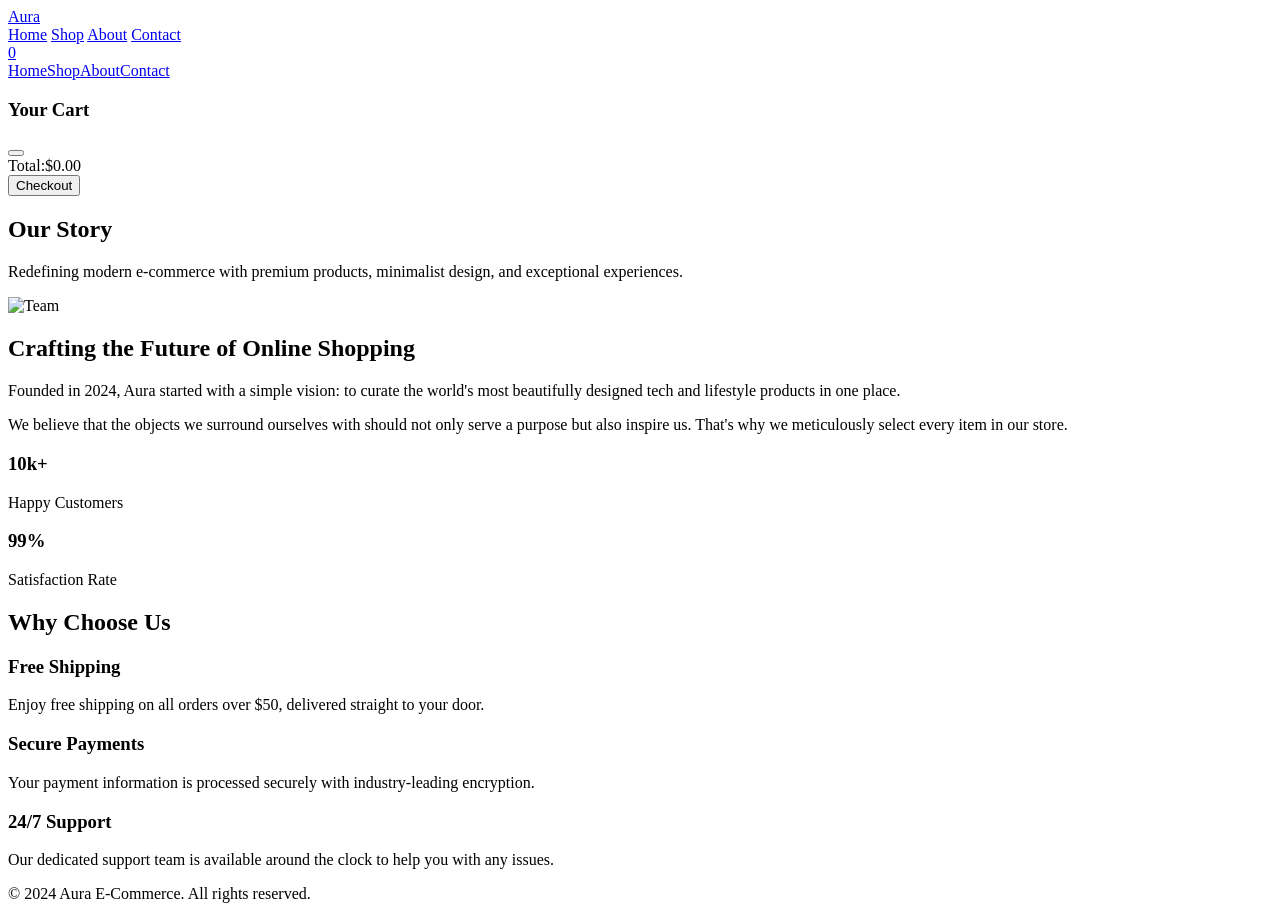
==== about.html @ a3dbdb49 "Add files via upload" ====
<!doctype html>
<html lang="en">
  <head>
    <meta charset="UTF-8" />
    <meta name="viewport" content="width=device-width, initial-scale=1.0" />
    <title>About Us | Aura Premium Tech & Lifestyle Store</title>
    <link href="https://cdn.jsdelivr.net/npm/remixicon@3.5.0/fonts/remixicon.css" rel="stylesheet"/>
    <link rel="stylesheet" href="../css/style.css" />
  </head>
  <body>
    <div class="loader-wrapper"><div class="loader"></div></div>
    <div class="cursor"></div>
    <div class="scroll-progress"></div>
    <header class="header">
      <div class="container nav-container">
        <a href="index.html" class="logo"><i class="ri-blaze-fill"></i> Aura</a>
        <nav class="nav-links">
          <a href="index.html">Home</a>
          <a href="shop.html">Shop</a>
          <a href="about.html" class="active">About</a>
          <a href="contact.html">Contact</a>
        </nav>
        <div class="nav-icons">
          <a href="#" class="nav-icon"><i class="ri-search-line"></i></a>
          <a href="#" class="nav-icon"><i class="ri-user-line"></i></a>
          <a href="#" class="nav-icon cart-btn">
            <i class="ri-shopping-bag-line"></i
            ><span class="cart-count">0</span>
          </a>
          <div class="mobile-menu-btn"><i class="ri-menu-line"></i></div>
        </div>
      </div>
    </header>
    <div class="mobile-menu">
      <div class="close-btn close-menu"><i class="ri-close-line"></i></div>
      <nav class="nav-links mobile-nav-links">
        <a href="index.html">Home</a><a href="shop.html">Shop</a
        ><a href="about.html">About</a><a href="contact.html">Contact</a>
      </nav>
    </div>
    <div class="cart-overlay"></div>
    <div class="cart-sidebar">
      <div class="cart-header">
        <h3>Your Cart</h3>
        <button class="close-cart">
          <i class="ri-close-line"></i>
        </button>
      </div>
      <div class="cart-items"></div>
      <div class="cart-footer">
        <div class="cart-total">
          <span>Total:</span><span class="total-price">$0.00</span>
        </div>
        <button class="btn btn-primary">Checkout</button>
      </div>
    </div>
    <section class="page-header">
      <div class="container">
        <h1 class="page-title">Our Story</h1>
        <p class="page-description">
          Redefining modern e-commerce with premium products, minimalist design,
          and exceptional experiences.
        </p>
      </div>
    </section>
    <section class="section">
      <div class="container story-container">
        <div class="animate-on-scroll">
          <img
            class="story-image"
            src="https://images.unsplash.com/photo-1522071820081-009f0129c71c?auto=format&fit=crop&w=800&q=80"
            alt="Team"
          />
        </div>
        <div class="animate-on-scroll">
          <h2 class="story-heading">Crafting the Future of Online Shopping</h2>
          <p class="story-text">
            Founded in 2024, Aura started with a simple vision: to curate the
            world's most beautifully designed tech and lifestyle products in one
            place.
          </p>
          <p class="story-text story-text-last">
            We believe that the objects we surround ourselves with should not
            only serve a purpose but also inspire us. That's why we meticulously
            select every item in our store.
          </p>
          <div class="story-stats">
            <div>
              <h3 class="story-stat-number">10k+</h3>
              <p class="story-stat-text">Happy Customers</p>
            </div>
            <div>
              <h3 class="story-stat-number">99%</h3>
              <p class="story-stat-text">Satisfaction Rate</p>
            </div>
          </div>
        </div>
      </div>
    </section>
    <section class="section values-section">
      <div class="container">
        <h2 class="section-title animate-on-scroll">Why Choose Us</h2>
        <div class="values-grid">
          <div class="animate-on-scroll value-card">
            <div class="value-icon">
              <i class="ri-truck-line"></i>
            </div>
            <h3 class="value-title">Free Shipping</h3>
            <p class="value-text">
              Enjoy free shipping on all orders over $50, delivered straight to
              your door.
            </p>
          </div>
          <div class="animate-on-scroll value-card">
            <div class="value-icon">
              <i class="ri-shield-check-line"></i>
            </div>
            <h3 class="value-title">Secure Payments</h3>
            <p class="value-text">
              Your payment information is processed securely with
              industry-leading encryption.
            </p>
          </div>
          <div class="animate-on-scroll value-card">
            <div class="value-icon">
              <i class="ri-customer-service-2-line"></i>
            </div>
            <h3 class="value-title">24/7 Support</h3>
            <p class="value-text">
              Our dedicated support team is available around the clock to help
              you with any issues.
            </p>
          </div>
        </div>
      </div>
    </section>
    <footer class="footer">
      <div class="container">
        <div class="footer-bottom">
          <p>&copy; 2024 Aura E-Commerce. All rights reserved.</p>
        </div>
      </div>
    </footer>
    <script src="../js/script.js"></script>
  </body>
</html>
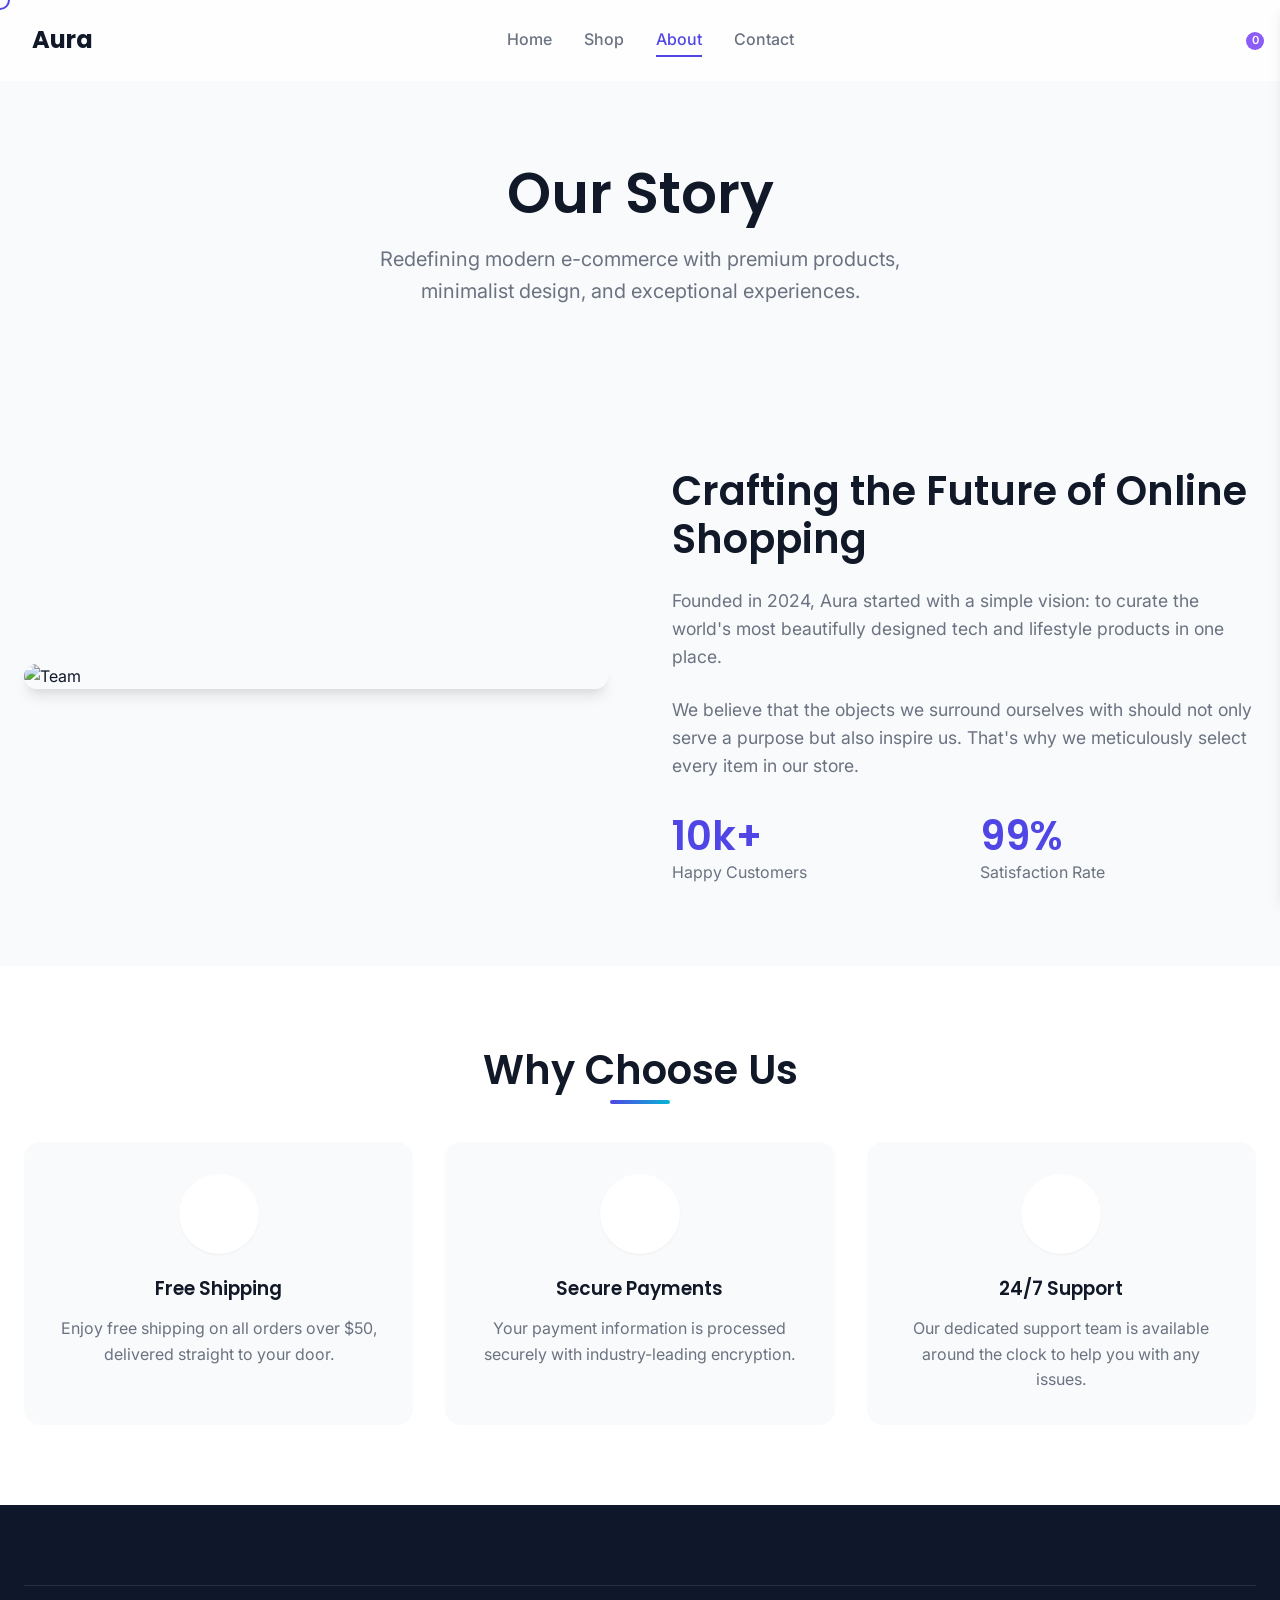
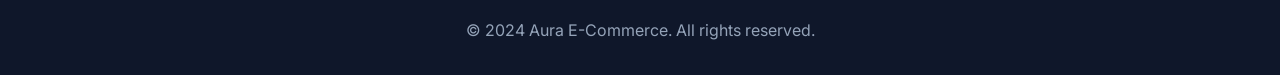
==== commit 53dbff56: "Fix stylesheet path and clean up HTML Updated the stylesheet link path and removed unnecessary chara" ====
--- a/about.html
+++ b/about.html
@@ -5,7 +5,7 @@
     <meta name="viewport" content="width=device-width, initial-scale=1.0" />
     <title>About Us | Aura Premium Tech & Lifestyle Store</title>
     <link href="https://cdn.jsdelivr.net/npm/remixicon@3.5.0/fonts/remixicon.css" rel="stylesheet"/>
-    <link rel="stylesheet" href="../css/style.css" />
+    <link rel="stylesheet" href="css/style.css" />
   </head>
   <body>
     <div class="loader-wrapper"><div class="loader"></div></div>
@@ -141,6 +141,6 @@
         </div>
       </div>
     </footer>
-    <script src="../js/script.js"></script>
+    <script src="js/script.js"></script>
   </body>
 </html>
--- a/css/style.css
+++ b/css/style.css
@@ -0,0 +1,1421 @@
+@import url("https://fonts.googleapis.com/css2?family=Inter:wght@300;400;500;600&family=Poppins:wght@400;500;600;700&display=swap");
+
+:root {
+  --bg: #f8fafc;
+  --primary: #4f46e5;
+  --primary-hover: #4338ca;
+  --secondary: #06b6d4;
+  --accent: #8b5cf6;
+  --success: #22c55e;
+  --text-main: #111827;
+  --text-sec: #6b7280;
+  --white: #ffffff;
+  --border: #e2e8f0;
+
+  --shadow-sm: 0 1px 2px 0 rgba(0, 0, 0, 0.05);
+  --shadow-md:
+    0 4px 6px -1px rgba(0, 0, 0, 0.1), 0 2px 4px -1px rgba(0, 0, 0, 0.06);
+  --shadow-lg:
+    0 10px 15px -3px rgba(0, 0, 0, 0.1), 0 4px 6px -2px rgba(0, 0, 0, 0.05);
+  --shadow-hover:
+    0 20px 25px -5px rgba(0, 0, 0, 0.1), 0 10px 10px -5px rgba(0, 0, 0, 0.04);
+  --shadow-glass: 0 8px 32px 0 rgba(31, 38, 135, 0.07);
+
+  --radius-sm: 0.375rem;
+  --radius-md: 0.5rem;
+  --radius-lg: 1rem;
+  --radius-xl: 1.5rem;
+  --radius-full: 9999px;
+
+  --transition: all 0.3s cubic-bezier(0.4, 0, 0.2, 1);
+}
+
+* {
+  margin: 0;
+  padding: 0;
+  box-sizing: border-box;
+}
+
+html {
+  scroll-behavior: smooth;
+}
+
+body {
+  font-family: "Inter", sans-serif;
+  background-color: var(--bg);
+  color: var(--text-main);
+  line-height: 1.6;
+  overflow-x: hidden;
+  cursor: none; 
+}
+
+h1,
+h2,
+h3,
+h4,
+h5,
+h6 {
+  font-family: "Poppins", sans-serif;
+  font-weight: 600;
+  line-height: 1.2;
+}
+
+a {
+  text-decoration: none;
+  color: inherit;
+  transition: var(--transition);
+}
+
+ul {
+  list-style: none;
+}
+
+img {
+  max-width: 100%;
+  height: auto;
+  display: block;
+}
+
+.close-cart {
+  background: none;
+  border: none;
+  font-size: 1.5rem;
+  cursor: pointer;
+}
+
+.hero-subtitle {
+  color: var(--primary);
+  font-weight: 600;
+  letter-spacing: 2px;
+  text-transform: uppercase;
+  margin-bottom: 1rem;
+  display: block;
+}
+
+.hero-buttons {
+  display: flex;
+  gap: 1rem;
+}
+
+.category-grid {
+  display: grid;
+  grid-template-columns: repeat(auto-fit, minmax(250px, 1fr));
+  gap: 2rem;
+}
+
+.category-card {
+  position: relative;
+  border-radius: var(--radius-lg);
+  overflow: hidden;
+  aspect-ratio: 4/5;
+  cursor: pointer;
+}
+
+.category-image {
+  width: 100%;
+  height: 100%;
+  object-fit: cover;
+  transition: transform 0.5s;
+}
+
+.category-card:hover .category-image {
+  transform: scale(1.08);
+}
+
+.category-overlay {
+  position: absolute;
+  inset: 0;
+  background: linear-gradient(to top, rgba(0, 0, 0, 0.7), transparent);
+  display: flex;
+  align-items: flex-end;
+  padding: 2rem;
+}
+
+.category-title {
+  color: #fff;
+  font-size: 1.5rem;
+}
+
+.best-selling {
+  background: var(--white);
+}
+
+.sale-badge {
+  background: #ef4444;
+}
+
+.view-all-products {
+  text-align: center;
+  margin-top: 3rem;
+}
+
+.newsletter-box {
+  background: linear-gradient(135deg, var(--primary), var(--accent));
+  border-radius: var(--radius-xl);
+  padding: 4rem 2rem;
+  text-align: center;
+  color: #fff;
+  box-shadow: var(--shadow-lg);
+}
+
+.newsletter-title {
+  font-size: 2.5rem;
+  margin-bottom: 1rem;
+}
+
+.newsletter-text {
+  margin-bottom: 2rem;
+  font-size: 1.1rem;
+  opacity: 0.9;
+}
+
+.newsletter-form {
+  display: flex;
+  max-width: 500px;
+  margin: 0 auto;
+  gap: 0.5rem;
+  background: #fff;
+  padding: 0.5rem;
+  border-radius: var(--radius-full);
+}
+
+.newsletter-input {
+  flex: 1;
+  border: none;
+  outline: none;
+  padding: 0.5rem 1rem;
+  border-radius: var(--radius-full);
+  font-family: inherit;
+}
+
+.newsletter-btn {
+  border-radius: var(--radius-full);
+}
+
+.footer-logo {
+  color: #fff;
+  margin-bottom: 1rem;
+}
+
+.footer-description {
+  color: #94a3b8;
+  margin-bottom: 1.5rem;
+}
+
+.contact-list {
+  color: #94a3b8;
+  display: flex;
+  flex-direction: column;
+  gap: 1rem;
+}
+
+.contact-item {
+  display: flex;
+  gap: 0.5rem;
+}
+
+
+
+.page-header {
+  padding: 10rem 0 5rem;
+  /* background: linear-gradient(135deg, #f0f9ff 0%, #e0e7ff 100%); */
+  background: var(--bg);
+  text-align: center;
+}
+
+.page-title {
+  font-size: 3.5rem;
+  margin-bottom: 1rem;
+}
+
+.page-description {
+  color: var(--text-sec);
+  font-size: 1.25rem;
+  max-width: 600px;
+  margin: 0 auto;
+}
+
+.story-container {
+  display: grid;
+  grid-template-columns: repeat(auto-fit, minmax(300px, 1fr));
+  gap: 4rem;
+  align-items: center;
+}
+
+.story-image {
+  border-radius: var(--radius-xl);
+  box-shadow: var(--shadow-lg);
+}
+
+.story-heading {
+  font-size: 2.5rem;
+  margin-bottom: 1.5rem;
+  font-family: "Poppins", sans-serif;
+}
+
+.story-text {
+  color: var(--text-sec);
+  margin-bottom: 1.5rem;
+  font-size: 1.1rem;
+}
+
+.story-text-last {
+  margin-bottom: 2rem;
+}
+
+.story-stats {
+  display: grid;
+  grid-template-columns: 1fr 1fr;
+  gap: 2rem;
+}
+
+.story-stat-number {
+  font-size: 2.5rem;
+  color: var(--primary);
+}
+
+.story-stat-text {
+  color: var(--text-sec);
+}
+
+.values-section {
+  background: var(--white);
+}
+
+.values-grid {
+  display: grid;
+  grid-template-columns: repeat(auto-fit, minmax(250px, 1fr));
+  gap: 2rem;
+}
+
+.value-card {
+  text-align: center;
+  padding: 2rem;
+  border-radius: var(--radius-lg);
+  background: var(--bg);
+  transition: transform 0.3s;
+}
+
+.value-card:hover {
+  transform: translateY(-5px);
+}
+
+.value-icon {
+  width: 80px;
+  height: 80px;
+  background: var(--white);
+  border-radius: 50%;
+  display: flex;
+  align-items: center;
+  justify-content: center;
+  margin: 0 auto 1.5rem;
+  font-size: 2rem;
+  color: var(--primary);
+  box-shadow: var(--shadow-sm);
+}
+
+.value-title {
+  margin-bottom: 1rem;
+}
+
+.value-text {
+  color: var(--text-sec);
+}
+
+
+.contact-form input,
+.contact-form textarea {
+  width: 100%;
+  padding: 1rem;
+  border: 1px solid var(--border);
+  border-radius: var(--radius-sm);
+  outline: none;
+  font-family: inherit;
+  margin-bottom: 1.5rem;
+  transition: var(--transition);
+  background: var(--bg);
+}
+.contact-form input:focus,
+.contact-form textarea:focus {
+  border-color: var(--primary);
+  box-shadow: 0 0 0 3px rgba(79, 70, 229, 0.1);
+}
+
+
+.contact-grid {
+  display: grid;
+  grid-template-columns: repeat(auto-fit, minmax(300px, 1fr));
+  gap: 4rem;
+}
+
+.contact-heading {
+  font-size: 2rem;
+  margin-bottom: 2rem;
+}
+
+.contact-info-item {
+  display: flex;
+  gap: 1.5rem;
+  margin-bottom: 2rem;
+}
+
+.contact-icon {
+  width: 50px;
+  height: 50px;
+  background: rgba(79, 70, 229, 0.1);
+  color: var(--primary);
+  border-radius: 50%;
+  display: flex;
+  align-items: center;
+  justify-content: center;
+  font-size: 1.5rem;
+  flex-shrink: 0;
+}
+
+
+.contact-subtitle {
+  font-size: 1.25rem;
+  margin-bottom: 0.5rem;
+}
+
+.contact-text {
+  color: var(--text-sec);
+}
+
+.contact-card {
+  background: white;
+  padding: 3rem;
+  border-radius: var(--radius-lg);
+  box-shadow: var(--shadow-md);
+}
+
+.form-grid {
+  display: grid;
+  grid-template-columns: 1fr 1fr;
+  gap: 1.5rem;
+}
+
+@media (max-width: 768px) {
+  .form-grid {
+    grid-template-columns: 1fr;
+  }
+}
+
+.form-label {
+  display: block;
+  margin-bottom: 0.5rem;
+  font-weight: 500;
+}
+
+.contact-btn {
+  width: 100%;
+}
+
+.map-section {
+  padding-top: 0;
+}
+
+.map-placeholder {
+  width: 100%;
+  height: 400px;
+  background: #e2e8f0;
+  border-radius: var(--radius-lg);
+  display: flex;
+  align-items: center;
+  justify-content: center;
+  flex-direction: column;
+  gap: 1rem;
+  color: var(--text-sec);
+}
+
+.map-icon {
+  font-size: 3rem;
+}
+
+.contact-form-heading {
+  font-size: 2rem;
+  margin-bottom: 2rem;
+}
+
+/* Product */
+
+.product-details {
+  display: grid;
+  grid-template-columns: 1fr 1fr;
+  gap: 4rem;
+}
+.gallery-main {
+  border-radius: var(--radius-lg);
+  overflow: hidden;
+  margin-bottom: 1rem;
+  border: 1px solid var(--border);
+}
+.gallery-thumbs {
+  display: flex;
+  gap: 1rem;
+}
+.gallery-thumbs img {
+  width: 80px;
+  height: 80px;
+  object-fit: cover;
+  border-radius: var(--radius-md);
+  cursor: pointer;
+  border: 2px solid transparent;
+  transition: var(--transition);
+}
+.gallery-main img {
+  width: 100%;
+  display: block;
+}
+
+.black {
+  background: #111827;
+}
+
+.white {
+  background: #f3f4f6;
+}
+
+.purple {
+  background: #8b5cf6;
+}
+
+.gallery-thumbs img:hover,
+.gallery-thumbs img.active {
+  border-color: var(--primary);
+}
+.color-options {
+  display: flex;
+  gap: 1rem;
+  margin-bottom: 1.5rem;
+}
+.color-btn {
+  width: 30px;
+  height: 30px;
+  border-radius: 50%;
+  border: 2px solid white;
+  box-shadow: 0 0 0 1px var(--border);
+  cursor: pointer;
+}
+.color-btn.active {
+  box-shadow: 0 0 0 2px var(--primary);
+}
+@media (max-width: 768px) {
+  .product-details {
+    grid-template-columns: 1fr;
+  }
+ 
+   .mobile-nav {
+  display: flex;
+  flex-direction:column;
+  gap: 20px;
+}
+
+
+
+body{
+cursor:auto;
+}
+}
+
+
+.breadcrumb-section {
+  padding: 8rem 0 2rem;
+  background: var(--bg);
+}
+
+.breadcrumb-text {
+  color: var(--text-sec);
+}
+
+.product-section {
+  padding-top: 0;
+}
+
+.product-heading {
+  font-size: 2.5rem;
+  margin-bottom: 1rem;
+}
+
+.rating-row {
+  display: flex;
+  align-items: center;
+  gap: 1rem;
+  margin-bottom: 1.5rem;
+}
+
+.rating-stars {
+  margin: 0;
+  font-size: 1.1rem;
+}
+
+.review-text {
+  color: var(--text-sec);
+}
+
+.product-price-main {
+  font-size: 2rem;
+  font-weight: 700;
+  color: var(--primary);
+  margin-bottom: 1.5rem;
+}
+
+.old-price {
+  font-size: 1.25rem;
+  color: var(--text-sec);
+  text-decoration: line-through;
+  font-weight: 400;
+}
+
+.product-description {
+  color: var(--text-sec);
+  margin-bottom: 2rem;
+  font-size: 1.1rem;
+}
+
+.option-title {
+  margin-bottom: 0.5rem;
+}
+
+.purchase-row {
+  display: flex;
+  gap: 1rem;
+  margin-bottom: 2rem;
+}
+
+.quantity-box {
+  display: flex;
+  align-items: center;
+  border: 1px solid var(--border);
+  border-radius: var(--radius-md);
+  padding: 0.5rem;
+}
+
+.qty-input {
+  width: 40px;
+  text-align: center;
+  border: none;
+  outline: none;
+  font-weight: 600;
+}
+
+.product-features {
+  border-top: 1px solid var(--border);
+  padding-top: 2rem;
+}
+
+.feature-list {
+  display: flex;
+  list-style: none;
+  flex-direction: column;
+  gap: 0.75rem;
+  color: var(--text-sec);
+}
+.feature-icon {
+  color: var(--success);
+  margin-right: 0.5rem;
+}
+
+.wishlist-btn {
+  padding: 0 1rem;
+}
+
+.add-cart-btn {
+  flex: 1;
+}
+
+.related-section {
+  background: white;
+}
+
+@media (max-width: 768px) {
+  .purchase-row {
+    flex-direction: column;
+  }
+
+  .add-cart-btn {
+    width: 100%;
+  }
+
+  .wishlist-btn {
+    width: 100%;
+    padding: 1rem;
+  }
+}
+
+
+.shop-header {
+  padding: 8rem 0 4rem;
+  background: var(--bg);
+  border-bottom: 1px solid var(--border);
+}
+
+.shop-title {
+  font-size: 3rem;
+  margin-bottom: 1rem;
+}
+
+.shop-breadcrumb {
+  color: var(--text-sec);
+}
+
+.shop-sidebar {
+  display: flex;
+  flex-direction: column;
+  gap: 2rem;
+}
+
+.sidebar-title {
+  margin-bottom: 1rem;
+  padding-bottom: 0.5rem;
+  border-bottom: 2px solid var(--border);
+}
+
+.category-list {
+  display: flex;
+  flex-direction: column;
+  gap: 0.75rem;
+  color: var(--text-sec);
+}
+
+.filter-label {
+  display: flex;
+  gap: 0.5rem;
+  cursor: pointer;
+}
+
+.price-slider {
+  width: 100%;
+  margin-bottom: 1rem;
+  accent-color: var(--primary);
+}
+
+.price-range-text {
+  display: flex;
+  justify-content: space-between;
+  color: var(--text-sec);
+  font-size: 0.875rem;
+}
+
+.shop-toolbar {
+  display: flex;
+  justify-content: space-between;
+  align-items: center;
+  margin-bottom: 2rem;
+}
+
+.results-text {
+  color: var(--text-sec);
+}
+
+.sort-select {
+  padding: 0.5rem 1rem;
+  border: 1px solid var(--border);
+  border-radius: var(--radius-sm);
+  outline: none;
+  font-family: inherit;
+}
+.page-btn {
+  background: #fff;
+  border: 1px solid var(--border);
+  width: 40px;
+  height: 40px;
+  padding: 0;
+}
+
+.active-page {
+  background: var(--primary);
+  color: #fff;
+}
+
+@media (max-width: 768px) {
+  .shop-layout {
+    grid-template-columns: 1fr;
+  }
+
+  .shop-toolbar {
+    flex-direction: column;
+    gap: 1rem;
+    align-items: flex-start;
+  }
+}
+
+.cursor {
+  width: 20px;
+  height: 20px;
+  border: 2px solid var(--primary);
+  border-radius: 50%;
+  position: fixed;
+  pointer-events: none;
+  z-index: 9999;
+  transform: translate(-50%, -50%);
+  transition:
+    width 0.2s,
+    height 0.2s,
+    background-color 0.2s;
+}
+.cursor.hovering {
+  width: 40px;
+  height: 40px;
+  background-color: rgba(79, 70, 229, 0.1);
+}
+
+.scroll-progress {
+  position: fixed;
+  top: 0;
+  left: 0;
+  width: 0%;
+  height: 4px;
+  background: linear-gradient(to right, var(--primary), var(--secondary));
+  z-index: 10000;
+  transition: width 0.1s;
+}
+
+.loader-wrapper {
+  position: fixed;
+  top: 0;
+  left: 0;
+  width: 100%;
+  height: 100%;
+  background-color: var(--bg);
+  display: flex;
+  justify-content: center;
+  align-items: center;
+  z-index: 99999;
+  transition: opacity 0.5s ease;
+}
+.loader {
+  width: 50px;
+  height: 50px;
+  border: 4px solid var(--border);
+  border-top-color: var(--primary);
+  border-radius: 50%;
+  animation: spin 1s linear infinite;
+}
+@keyframes spin {
+  to {
+    transform: rotate(360deg);
+  }
+}
+
+.container {
+  max-width: 1280px;
+  margin: 0 auto;
+  padding: 0 1.5rem;
+}
+.section {
+  padding: 5rem 0;
+}
+.section-title {
+  text-align: center;
+  font-size: 2.5rem;
+  margin-bottom: 3rem;
+  position: relative;
+}
+.section-title::after {
+  content: "";
+  position: absolute;
+  bottom: -10px;
+  left: 50%;
+  transform: translateX(-50%);
+  width: 60px;
+  height: 4px;
+  background: linear-gradient(to right, var(--primary), var(--secondary));
+  border-radius: var(--radius-full);
+}
+.text-gradient {
+  background: linear-gradient(to right, var(--primary), var(--secondary));
+  -webkit-background-clip: text;
+  -webkit-text-fill-color: transparent;
+}
+
+
+.btn {
+  display: inline-flex;
+  align-items: center;
+  justify-content: center;
+  padding: 0.75rem 1.5rem;
+  font-weight: 500;
+  font-family: "Poppins", sans-serif;
+  cursor: pointer;
+  transition: var(--transition);
+  border: none;
+  outline: none;
+  gap: 0.5rem;
+}
+.btn-primary {
+  background: var(--primary);
+  color: var(--white);
+  box-shadow: 0 4px 14px 0 rgba(79, 70, 229, 0.39);
+}
+.btn-primary:hover {
+  background: var(--primary-hover);
+  transform: translateY(-2px);
+  box-shadow: 0 6px 20px rgba(79, 70, 229, 0.23);
+}
+.btn-outline {
+  background: transparent;
+  color: var(--primary);
+  border: 2px solid var(--primary);
+}
+.btn-outline:hover {
+  background: var(--primary);
+  color: var(--white);
+}
+
+/* Header & Navigation */
+.header {
+  position: fixed;
+  top: 0;
+  width: 100%;
+  background: rgba(255, 255, 255, 0.8);
+  backdrop-filter: blur(10px);
+  -webkit-backdrop-filter: blur(10px);
+  z-index: 1000;
+  transition: var(--transition);
+  border-bottom: 1px solid transparent;
+}
+.header.scrolled {
+  border-bottom: 1px solid var(--border);
+  box-shadow: var(--shadow-sm);
+}
+.nav-container {
+  display: flex;
+  justify-content: space-between;
+  align-items: center;
+  height: 5rem;
+}
+.logo {
+  font-size: 1.5rem;
+  font-weight: 700;
+  font-family: "Poppins", sans-serif;
+  color: var(--text-main);
+  display: flex;
+  align-items: center;
+  gap: 0.5rem;
+}
+.logo i {
+  color: var(--primary);
+  font-size: 1.8rem;
+}
+.nav-links {
+  display: flex;
+  gap: 2rem;
+}
+.nav-links a {
+  font-weight: 500;
+  color: var(--text-sec);
+  position: relative;
+}
+.nav-links a:hover,
+.nav-links a.active {
+  color: var(--primary);
+}
+.nav-links a::after {
+  content: "";
+  position: absolute;
+  bottom: -4px;
+  left: 0;
+  width: 0;
+  height: 2px;
+  background: var(--primary);
+  transition: var(--transition);
+}
+.nav-links a:hover::after,
+.nav-links a.active::after {
+  width: 100%;
+}
+.nav-icons {
+  display: flex;
+  gap: 1.5rem;
+  align-items: center;
+}
+.nav-icon {
+  font-size: 1.25rem;
+  color: var(--text-main);
+  cursor: pointer;
+  position: relative;
+  transition: var(--transition);
+}
+.nav-icon:hover {
+  color: var(--primary);
+}
+.cart-count {
+  position: absolute;
+  top: -8px;
+  right: -8px;
+  background: var(--accent);
+  color: var(--white);
+  font-size: 0.7rem;
+  font-weight: 600;
+  width: 18px;
+  height: 18px;
+  border-radius: 50%;
+  display: flex;
+  align-items: center;
+  justify-content: center;
+}
+.mobile-menu-btn {
+  display: none;
+  font-size: 1.5rem;
+  cursor: pointer;
+}
+
+.mobile-menu {
+  position: fixed;
+  top: 0;
+  right: -100%;
+  width: 300px;
+  height: 100vh;
+  background: rgba(255, 255, 255, 0.95);
+  backdrop-filter: blur(10px);
+  z-index: 2000;
+  padding: 5rem 2rem;
+  transition: var(--transition);
+  box-shadow: var(--shadow-lg);
+}
+
+.mobile-menu .close-btn {
+  position: absolute;
+  top: 1.5rem;
+  right: 1.5rem;
+  font-size: 1.5rem;
+  cursor: pointer;
+}
+
+.hero {
+  padding-top: 8rem;
+  padding-bottom: 5rem;
+  background: linear-gradient(135deg, #f0f9ff 0%, #e0e7ff 100%);
+  position: relative;
+  overflow: hidden;
+}
+.hero-shapes {
+  position: absolute;
+  top: 0;
+  left: 0;
+  width: 100%;
+  height: 100%;
+  pointer-events: none;
+}
+.shape {
+  position: absolute;
+  background: linear-gradient(45deg, var(--primary), var(--secondary));
+  border-radius: 50%;
+  filter: blur(60px);
+  opacity: 0.15;
+  animation: float 6s ease-in-out infinite;
+}
+.shape-1 {
+  top: -10%;
+  left: -10%;
+  width: 400px;
+  height: 400px;
+}
+.shape-2 {
+  bottom: -10%;
+  right: -5%;
+  width: 300px;
+  height: 300px;
+  animation-delay: -3s;
+}
+
+@keyframes float {
+  0%,
+  100% {
+    transform: translateY(0);
+  }
+  50% {
+    transform: translateY(-20px);
+  }
+}
+
+.hero-container {
+  display: grid;
+  grid-template-columns: 1fr 1fr;
+  gap: 4rem;
+  align-items: center;
+  position: relative;
+  z-index: 10;
+}
+.hero-content h1 {
+  font-size: 3.5rem;
+  margin-bottom: 1.5rem;
+}
+.hero-content p {
+  font-size: 1.125rem;
+  color: var(--text-sec);
+  margin-bottom: 2rem;
+}
+.hero-image {
+  position: relative;
+}
+.hero-image img {
+  border-radius: var(--radius-xl);
+  box-shadow: var(--shadow-hover);
+  transform: perspective(1000px) rotateY(-5deg);
+  transition: var(--transition);
+}
+.hero-image:hover img {
+  transform: perspective(1000px) rotateY(0deg) scale(1.02);
+}
+
+.product-grid {
+  display: grid;
+  grid-template-columns: repeat(auto-fill, minmax(280px, 1fr));
+  gap: 2rem;
+}
+.product-card {
+  background: var(--white);
+  border-radius: var(--radius-lg);
+  padding: 1rem;
+  box-shadow: var(--shadow-sm);
+  transition: var(--transition);
+  position: relative;
+  border: 1px solid var(--border);
+  overflow: hidden;
+}
+.product-card:hover {
+  box-shadow: var(--shadow-hover);
+  transform: translateY(-5px);
+}
+.product-img-wrapper {
+  position: relative;
+  border-radius: var(--radius-md);
+  overflow: hidden;
+  aspect-ratio: 1;
+  margin-bottom: 1rem;
+}
+.product-img-wrapper img {
+  width: 100%;
+  height: 100%;
+  object-fit: cover;
+  transition: transform 0.5s ease;
+}
+.product-card:hover .product-img-wrapper img {
+  transform: scale(1.05);
+}
+.product-actions {
+  position: absolute;
+  bottom: -50px;
+  left: 0;
+  width: 100%;
+  display: flex;
+  justify-content: center;
+  gap: 0.5rem;
+  transition: var(--transition);
+  padding: 1rem;
+  background: linear-gradient(to top, rgba(0, 0, 0, 0.5), transparent);
+}
+.product-card:hover .product-actions {
+  bottom: 0;
+}
+.action-btn {
+  width: 40px;
+  height: 40px;
+  border-radius: 50%;
+  background: var(--white);
+  color: var(--text-main);
+  display: flex;
+  align-items: center;
+  justify-content: center;
+  border: none;
+  cursor: pointer;
+  transition: var(--transition);
+}
+.action-btn:hover {
+  background: var(--primary);
+  color: var(--white);
+}
+.product-category {
+  font-size: 0.875rem;
+  color: var(--text-sec);
+  margin-bottom: 0.25rem;
+}
+.product-title {
+  font-size: 1.125rem;
+  margin-bottom: 0.5rem;
+}
+.product-price {
+  display: flex;
+  align-items: center;
+  gap: 0.5rem;
+  font-weight: 600;
+  font-size: 1.25rem;
+}
+.original-price {
+  color: var(--text-sec);
+  text-decoration: line-through;
+  font-size: 0.875rem;
+  font-weight: 400;
+}
+.product-rating {
+  display: flex;
+  color: #fbbf24;
+  font-size: 0.875rem;
+  margin-bottom: 0.5rem;
+}
+.badge {
+  position: absolute;
+  top: 1rem;
+  left: 1rem;
+  background: var(--accent);
+  color: var(--white);
+  padding: 0.25rem 0.75rem;
+  border-radius: var(--radius-full);
+  font-size: 0.75rem;
+  font-weight: 600;
+  z-index: 10;
+}
+
+.cart-overlay {
+  position: fixed;
+  top: 0;
+  left: 0;
+  width: 100%;
+  height: 100%;
+  background: rgba(0, 0, 0, 0.5);
+  backdrop-filter: blur(4px);
+  z-index: 2999;
+  opacity: 0;
+  visibility: hidden;
+  transition: var(--transition);
+}
+.cart-overlay.active {
+  opacity: 1;
+  visibility: visible;
+}
+.cart-sidebar {
+  position: fixed;
+  top: 0;
+  right: -400px;
+  width: 100%;
+  max-width: 400px;
+  height: 100vh;
+  background: var(--white);
+  z-index: 3000;
+  box-shadow: var(--shadow-lg);
+  transition: var(--transition);
+  display: flex;
+  flex-direction: column;
+}
+.cart-sidebar.active {
+  right: 0;
+}
+.cart-header {
+  padding: 1.5rem;
+  border-bottom: 1px solid var(--border);
+  display: flex;
+  justify-content: space-between;
+  align-items: center;
+}
+.cart-items {
+  flex: 1;
+  overflow-y: auto;
+  padding: 1.5rem;
+  display: flex;
+  flex-direction: column;
+  gap: 1.5rem;
+}
+.cart-item {
+  display: flex;
+  gap: 1rem;
+  align-items: center;
+}
+.cart-item-img {
+  width: 80px;
+  height: 80px;
+  border-radius: var(--radius-md);
+  object-fit: cover;
+}
+.cart-item-info {
+  flex: 1;
+}
+.cart-item-title {
+  font-weight: 500;
+  margin-bottom: 0.25rem;
+}
+.cart-item-price {
+  color: var(--primary);
+  font-weight: 600;
+  margin-bottom: 0.5rem;
+}
+.qty-controls {
+  display: flex;
+  align-items: center;
+  gap: 0.5rem;
+  border: 1px solid var(--border);
+  border-radius: var(--radius-sm);
+  width: fit-content;
+}
+.qty-btn {
+  width: 24px;
+  height: 24px;
+  display: flex;
+  align-items: center;
+  justify-content: center;
+  background: transparent;
+  border: none;
+  cursor: pointer;
+}
+.cart-item-remove {
+  color: #ef4444;
+  cursor: pointer;
+  background: none;
+  border: none;
+  font-size: 1.25rem;
+}
+.cart-footer {
+  padding: 1.5rem;
+  border-top: 1px solid var(--border);
+}
+.cart-total {
+  display: flex;
+  justify-content: space-between;
+  font-size: 1.25rem;
+  font-weight: 600;
+  margin-bottom: 1rem;
+}
+.cart-footer .btn {
+  width: 100%;
+}
+
+.toast-container {
+  position: fixed;
+  bottom: 2rem;
+  right: 2rem;
+  z-index: 4000;
+  display: flex;
+  flex-direction: column;
+  gap: 0.5rem;
+}
+.toast {
+  background: var(--white);
+  border-left: 4px solid var(--success);
+  padding: 1rem 1.5rem;
+  border-radius: var(--radius-md);
+  box-shadow: var(--shadow-md);
+  display: flex;
+  align-items: center;
+  gap: 0.75rem;
+  transform: translateX(120%);
+  transition: transform 0.3s cubic-bezier(0.68, -0.55, 0.265, 1.55);
+}
+.toast.show {
+  transform: translateX(0);
+}
+.toast i {
+  color: var(--success);
+  font-size: 1.25rem;
+}
+
+.back-to-top {
+  position: fixed;
+  bottom: 2rem;
+  left: 2rem;
+  width: 45px;
+  height: 45px;
+  background: var(--primary);
+  color: var(--white);
+  border-radius: 50%;
+  display: flex;
+  align-items: center;
+  justify-content: center;
+  font-size: 1.5rem;
+  cursor: pointer;
+  z-index: 3999;
+  opacity: 0;
+  visibility: hidden;
+  transform: translateY(20px);
+  transition: var(--transition);
+  box-shadow: var(--shadow-md);
+  border: none;
+}
+.back-to-top.show {
+  opacity: 1;
+  visibility: visible;
+  transform: translateY(0);
+}
+.back-to-top:hover {
+  background: var(--primary-hover);
+  transform: translateY(-5px);
+}
+
+.footer {
+  background: #0f172a;
+  color: var(--white);
+  padding: 5rem 0 2rem;
+}
+.footer-grid {
+  display: grid;
+  grid-template-columns: repeat(auto-fit, minmax(200px, 1fr));
+  gap: 3rem;
+  margin-bottom: 3rem;
+}
+.footer-col h3 {
+  font-size: 1.25rem;
+  margin-bottom: 1.5rem;
+}
+.footer-links {
+  display: flex;
+  flex-direction: column;
+  gap: 0.75rem;
+}
+.footer-links a {
+  color: #94a3b8;
+}
+.footer-links a:hover {
+  color: var(--white);
+  padding-left: 0.5rem;
+}
+.social-links {
+  display: flex;
+  gap: 1rem;
+  margin-top: 1.5rem;
+}
+.social-links a {
+  width: 40px;
+  height: 40px;
+  border-radius: 50%;
+  background: rgba(255, 255, 255, 0.1);
+  display: flex;
+  align-items: center;
+  justify-content: center;
+}
+.social-links a:hover {
+  background: var(--primary);
+}
+.footer-bottom {
+  text-align: center;
+  padding-top: 2rem;
+  border-top: 1px solid rgba(255, 255, 255, 0.1);
+  color: #94a3b8;
+}
+.mobile-menu.active {
+  right: 0;
+}
+
+@media (max-width: 768px) {
+  .nav-links {
+    display: none;
+  }
+  .mobile-menu .nav-links{
+    display:flex;
+        flex-direction:column;
+        gap:20px;
+  }
+  .mobile-menu-btn {
+    display: block;
+  }
+  .hero-container {
+    grid-template-columns: 1fr;
+    text-align: center;
+  }
+  .hero-content h1 {
+    font-size: 2.5rem;
+  }
+  .cart-sidebar {
+    max-width: 100%;
+    right: -100%;
+  }
+}
